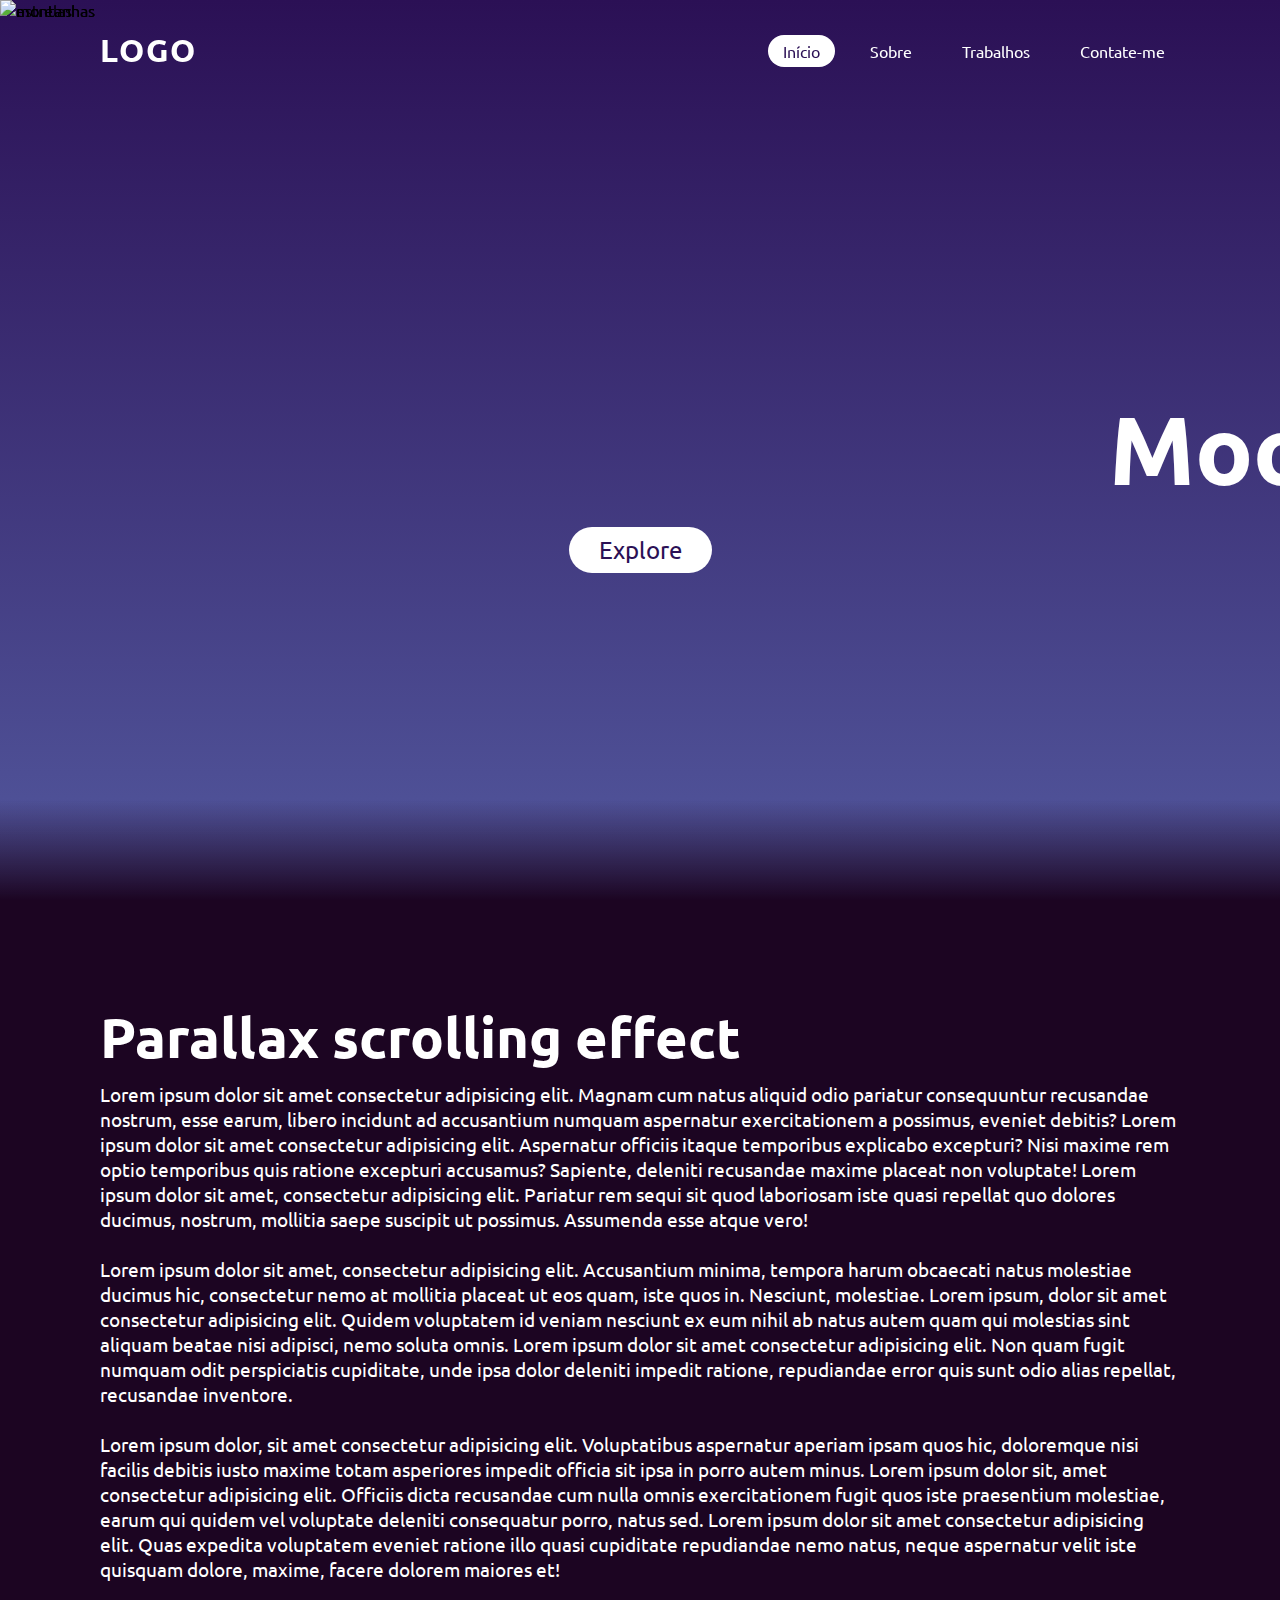
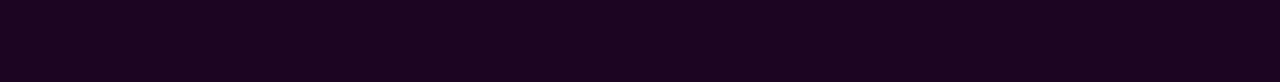
==== index.html @ e6be1661 "Versao 1" ====
<!DOCTYPE html>
<html lang="pt-BR">

<head>
    <meta charset="UTF-8">
    <meta http-equiv="X-UA-Compatible" content="IE=edge">
    <meta name="viewport" content="width=device-width, initial-scale=1.0">
    <title>Parallax effect test</title>
    <link rel="stylesheet" href="style.css">
</head>

<body>
    <header>
        <a href="#" class="logo">Logo</a>
        <ul>
            <li><a href="#" class="active">Início</a></li>
            <li><a href="about.html">Sobre</a></li>
            <li><a href="#">Trabalhos</a></li>
            <li><a href="#">Contate-me</a></li>
        </ul>
    </header>

    <section>
        <img src="\Projetos pessoais e testes\Parallax1\media\stars.png" id="stars" alt="estrelas">
        <img src="\Projetos pessoais e testes\Parallax1\media\moon.png" id="moon" alt="lua">
        <img src="\Projetos pessoais e testes\Parallax1\media\mountains_behind.png" id="mountains_behind" alt="montanhas">
        <h2 id="text">Moon Light</h2>
        <a href="#" id="btn">Explore</a>
        <img src="\Projetos pessoais e testes\Parallax1\media\mountains_front.png" id="mountains_front" alt="montanhas">
    </section>


    <div class="sec">
        <h2>Parallax scrolling effect</h2>
        <p>Lorem ipsum dolor sit amet consectetur adipisicing elit. Magnam cum natus aliquid odio pariatur consequuntur
            recusandae nostrum, esse earum, libero incidunt ad accusantium numquam aspernatur exercitationem a possimus,
            eveniet debitis? Lorem ipsum dolor sit amet consectetur adipisicing elit. Aspernatur officiis itaque
            temporibus explicabo excepturi? Nisi maxime rem optio temporibus quis ratione excepturi accusamus? Sapiente,
            deleniti recusandae maxime placeat non voluptate! Lorem ipsum dolor sit amet, consectetur adipisicing elit.
            Pariatur rem sequi sit quod laboriosam iste quasi repellat quo dolores ducimus, nostrum, mollitia saepe
            suscipit ut possimus. Assumenda esse atque vero! <br><br> Lorem ipsum dolor sit amet, consectetur
            adipisicing elit. Accusantium minima, tempora harum obcaecati natus molestiae ducimus hic, consectetur nemo
            at mollitia placeat ut eos quam, iste quos in. Nesciunt, molestiae. Lorem ipsum, dolor sit amet consectetur
            adipisicing elit. Quidem voluptatem id veniam nesciunt ex eum nihil ab natus autem quam qui molestias sint
            aliquam beatae nisi adipisci, nemo soluta omnis. Lorem ipsum dolor sit amet consectetur adipisicing elit.
            Non quam fugit numquam odit perspiciatis cupiditate, unde ipsa dolor deleniti impedit ratione, repudiandae
            error quis sunt odio alias repellat, recusandae inventore. <br><br> Lorem ipsum dolor, sit amet consectetur
            adipisicing elit. Voluptatibus aspernatur aperiam ipsam quos hic, doloremque nisi facilis debitis iusto
            maxime totam asperiores impedit officia sit ipsa in porro autem minus. Lorem ipsum dolor sit, amet
            consectetur adipisicing elit. Officiis dicta recusandae cum nulla omnis exercitationem fugit quos iste
            praesentium molestiae, earum qui quidem vel voluptate deleniti consequatur porro, natus sed. Lorem ipsum
            dolor sit amet consectetur adipisicing elit. Quas expedita voluptatem eveniet ratione illo quasi cupiditate
            repudiandae nemo natus, neque aspernatur velit iste quisquam dolore, maxime, facere dolorem maiores et!</p>
    </div>
    <script>
        let stars = document.getElementById('stars');
        let moon = document.getElementById('moon');
        let mountains_behind = document.getElementById('mountains_behind');
        let text = document.getElementById('text');
        let btn = document.getElementById('btn');
        let mountains_front = document.getElementById('mountains_front');
        let header = document.querySelector('header');

        window.addEventListener('scroll', function () {
            let value = window.scrollY;
            stars.style.left = value * 0.25 + 'px';
            moon.style.top = value * 1.05 + 'px';
            mountains_behind.style.top = value * 0.5 + 'px';
            mountains_front.style.top = value * 0 + 'px';
            text.style.marginRight = value * 3.5 + 'px';
            text.style.marginTop = value * 1.5 + 'px';
            btn.style.marginTop = value * 1.5 + 'px';
        })
    </script>
</body>

</html>
---- style.css ----
@import url('https://fonts.googleapis.com/css2?family=Ubuntu&display=swap');

* {
    margin: 0;
    padding: 0;
    box-sizing: border-box;
    font-family: 'Ubuntu', sans-serif;
    scroll-behavior: smooth;
}

body {
    background: linear-gradient(#2b1055, #7597de);
    min-height: 100vh;
    overflow-x: hidden;
}

header {
    position: absolute;
    top: 0;
    left: 0;
    width: 100%;
    padding: 30px 100px;
    display: flex;
    justify-content: space-between;
    align-items: center;
    z-index: 10000;
}

header .logo {
    color: #FFF;
    font-weight: 700;
    text-decoration: none;
    font-size: 2em;
    text-transform: uppercase;
    letter-spacing: 2px;
}

header ul {
    display: flex;
    justify-content: center;
    align-items: center;
}

header ul li {
    list-style: none;
    margin-left: 20px;
}

header ul li a {
    text-decoration: none;
    padding: 6px 15px;
    color: #FFF;
    border-radius: 20px;
}

header ul li a:hover,
header ul li a.active {
    background-color: #FFF;
    color: #2b1055
}

section {
    position: relative;
    width: 100%;
    height: 100vh;
    padding: 100px;
    display: flex;
    justify-content: center;
    align-items: center;
    overflow: hidden;
}

section::before {
    content: '';
    position: absolute;
    bottom: 0;
    width: 100%;
    height: 100px;
    background: linear-gradient(to top, #1c0522, transparent);
    z-index: 1000;
}

section img {
    position: absolute;
    top: 0;
    left: 0;
    width: 100%;
    height: 100%;
    object-fit: cover;
    pointer-events: none;
}

section img#moon {
    mix-blend-mode: screen;
}

section img#mountains_front {
    z-index: 10;
}

#text {
    position: absolute;
    right: -350px;
    color: #FFF;
    white-space: nowrap;
    font-size: 7.5vw;
    z-index: 9;
}

#btn {
    display: inline-block;
    text-decoration: none;
    padding: 8px 30px;
    border-radius: 40px;
    background: #FFF;
    color: #2b1055;
    font-size: 1.5em;
    z-index: 9;
    transform: translateY(100px);
}

.sec {
   position: relative;
   padding: 100px;
   background: #1c0522;
}

.sec h2 {
    font-size: 3.5em;
    margin-bottom: 10px;
    color: #FFF;
}

.sec p {
    font-size: 1.2em;
    color: #FFF;
}
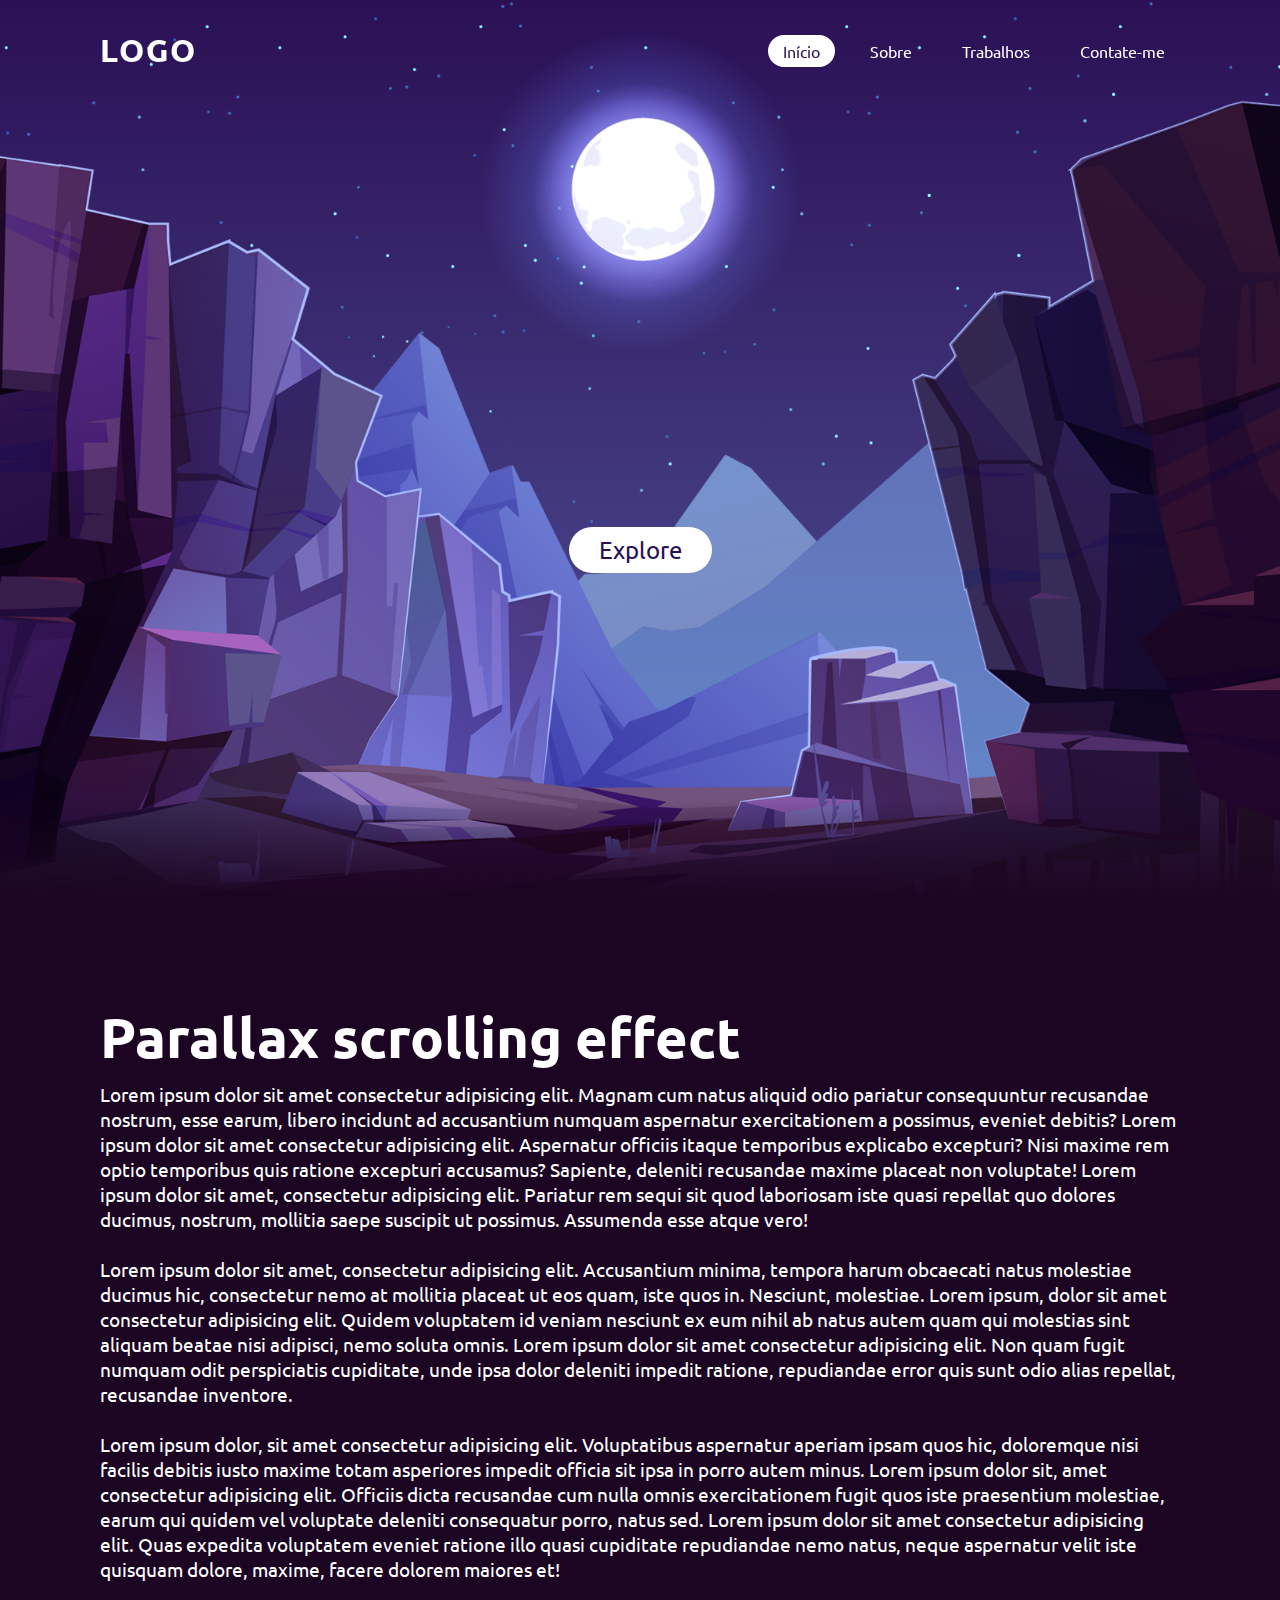
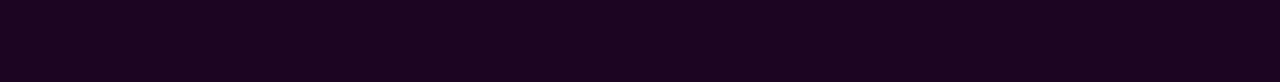
==== commit b74c5658: "Versao 1.1" ====
--- a/index.html
+++ b/index.html
@@ -21,12 +21,12 @@
     </header>
 
     <section>
-        <img src="\Projetos pessoais e testes\Parallax1\media\stars.png" id="stars" alt="estrelas">
-        <img src="\Projetos pessoais e testes\Parallax1\media\moon.png" id="moon" alt="lua">
-        <img src="\Projetos pessoais e testes\Parallax1\media\mountains_behind.png" id="mountains_behind" alt="montanhas">
+        <img src=".\media\stars.png" id="stars" alt="estrelas">
+        <img src=".\media\moon.png" id="moon" alt="lua">
+        <img src=".\media\mountains_behind.png" id="mountains_behind" alt="montanhas">
         <h2 id="text">Moon Light</h2>
         <a href="#" id="btn">Explore</a>
-        <img src="\Projetos pessoais e testes\Parallax1\media\mountains_front.png" id="mountains_front" alt="montanhas">
+        <img src=".\media\mountains_front.png" id="mountains_front" alt="montanhas">
     </section>
 
 
